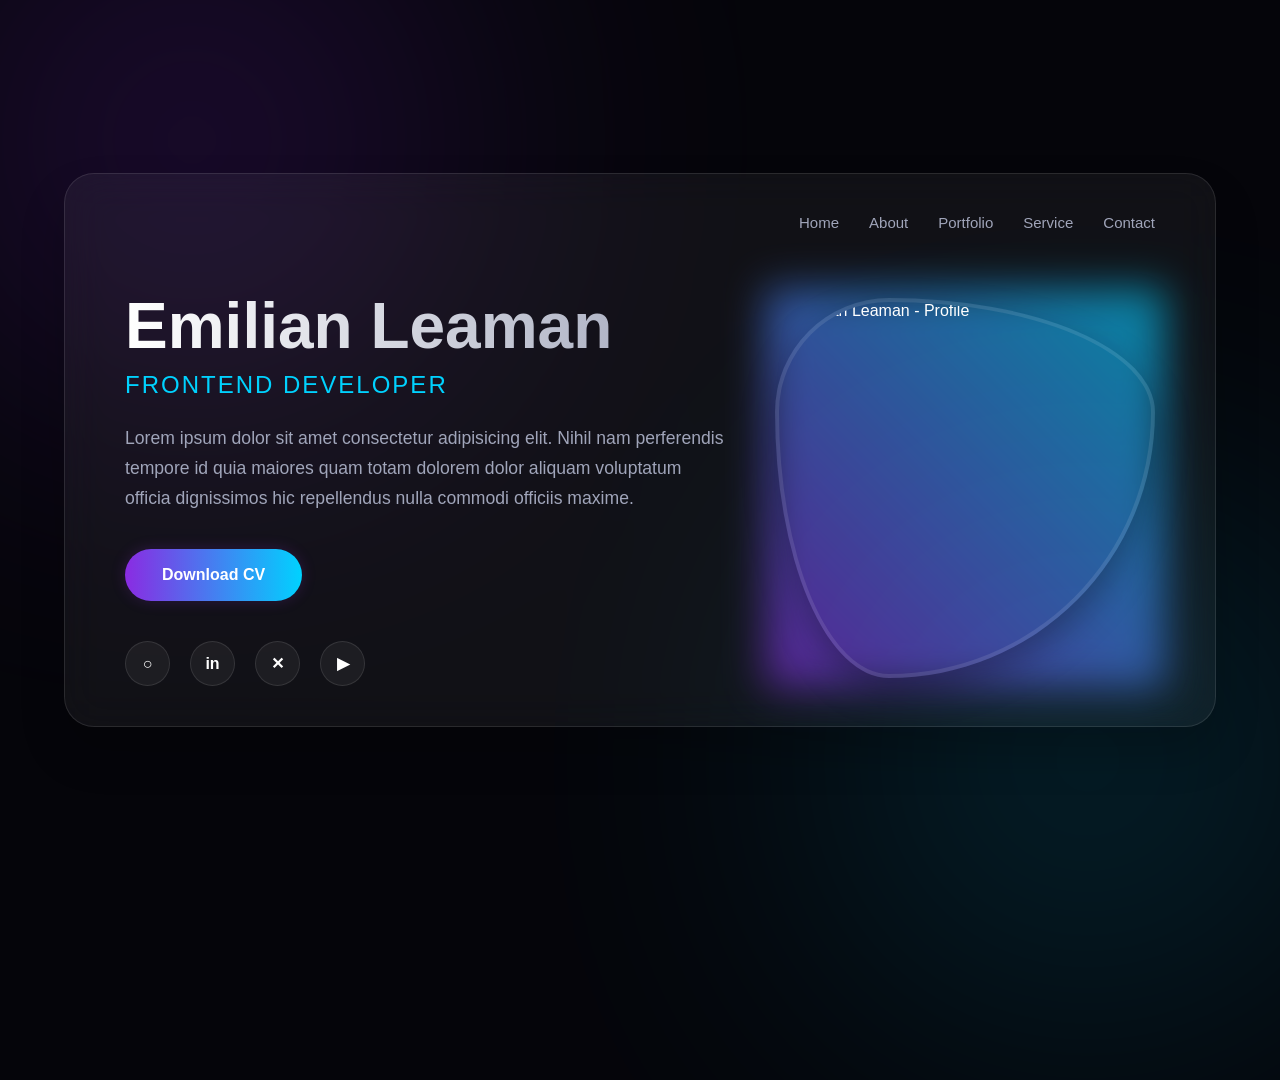
==== index.html @ 876d1ba6 "move" ====
<!DOCTYPE html>
<html lang="en">
<head>
<meta charset="UTF-8">
<meta name="viewport" content="width=device-width, initial-scale=1.0">
<title>Emilian Leaman | Portfolio</title>

<style>
  :root {
    --primary-glow: #8a2be2;
    --secondary-glow: #00d2ff;
    --text-main: #ffffff;
    --text-muted: #a0a5ba;
    --glass-bg: rgba(255, 255, 255, 0.05);
    --glass-border: rgba(255, 255, 255, 0.1);
  }

  * {
    margin: 0;
    padding: 0;
    box-sizing: border-box;
    font-family: 'Segoe UI', Roboto, Helvetica, Arial, sans-serif;
  }

  body {
    background-color: #05050a;
    color: var(--text-main);
    min-height: 100vh;
    display: flex;
    justify-content: center;
    align-items: center;
    overflow-x: hidden;
    position: relative;
  }

  /* Ambient Background Glows */
  body::before, body::after {
    content: '';
    position: absolute;
    width: 50vw;
    height: 50vw;
    border-radius: 50%;
    filter: blur(150px);
    z-index: -1;
    animation: float 10s ease-in-out infinite alternate;
  }

  body::before {
    background: radial-gradient(circle, var(--primary-glow) 0%, transparent 70%);
    top: -20%;
    left: -10%;
    opacity: 0.4;
  }

  body::after {
    background: radial-gradient(circle, var(--secondary-glow) 0%, transparent 70%);
    bottom: -20%;
    right: -10%;
    opacity: 0.3;
    animation-delay: -5s;
  }

  @keyframes float {
    0% { transform: translate(0, 0) scale(1); }
    100% { transform: translate(30px, 50px) scale(1.1); }
  }

  /* Glassmorphism Container */
  .container {
    width: 90%;
    max-width: 1200px;
    background: var(--glass-bg);
    backdrop-filter: blur(20px);
    -webkit-backdrop-filter: blur(20px);
    border: 1px solid var(--glass-border);
    border-radius: 30px;
    padding: 40px 60px;
    box-shadow: 0 25px 45px rgba(0,0,0,0.2);
    position: relative;
  }

  /* Navigation */
  .nav {
    display: flex;
    justify-content: flex-end;
    gap: 30px;
    margin-bottom: 60px;
  }

  .nav a {
    color: var(--text-muted);
    text-decoration: none;
    font-size: 15px;
    font-weight: 500;
    transition: all 0.3s ease;
    position: relative;
  }

  .nav a::after {
    content: '';
    position: absolute;
    width: 0;
    height: 2px;
    bottom: -5px;
    left: 0;
    background: linear-gradient(90deg, var(--secondary-glow), var(--primary-glow));
    transition: width 0.3s ease;
  }

  .nav a:hover {
    color: var(--text-main);
  }

  .nav a:hover::after {
    width: 100%;
  }

  /* Hero Section Layout */
  .hero {
    display: flex;
    justify-content: space-between;
    align-items: center;
    gap: 50px;
  }

  .content {
    flex: 1;
    max-width: 600px;
  }

  /* Typography */
  h1 {
    font-size: 4rem;
    line-height: 1.1;
    margin-bottom: 10px;
    background: linear-gradient(to right, #fff, #a0a5ba);
    -webkit-background-clip: text;
    -webkit-text-fill-color: transparent;
  }

  h2 {
    font-size: 1.5rem;
    font-weight: 400;
    color: var(--secondary-glow);
    margin-bottom: 25px;
    letter-spacing: 2px;
    text-transform: uppercase;
  }

  p {
    font-size: 1.1rem;
    line-height: 1.7;
    color: var(--text-muted);
    margin-bottom: 35px;
  }

  /* Button styling */
  .btn {
    display: inline-block;
    padding: 15px 35px;
    background: transparent;
    color: var(--text-main);
    border-radius: 50px;
    text-decoration: none;
    font-size: 16px;
    font-weight: 600;
    border: 2px solid transparent;
    background-image: linear-gradient(rgba(255, 255, 255, 0), rgba(255, 255, 255, 0)), linear-gradient(90deg, var(--primary-glow), var(--secondary-glow));
    background-origin: border-box;
    background-clip: padding-box, border-box;
    transition: all 0.4s ease;
    box-shadow: 0 0 15px rgba(138, 43, 226, 0.2);
  }

  .btn:hover {
    background-image: linear-gradient(90deg, var(--primary-glow), var(--secondary-glow)), linear-gradient(90deg, var(--primary-glow), var(--secondary-glow));
    box-shadow: 0 0 30px rgba(0, 210, 255, 0.4);
    transform: translateY(-3px);
  }

  /* Social Icons */
  .social {
    display: flex;
    gap: 20px;
    margin-top: 40px;
  }

  .social a {
    display: flex;
    justify-content: center;
    align-items: center;
    width: 45px;
    height: 45px;
    border-radius: 50%;
    background: rgba(255, 255, 255, 0.05);
    color: var(--text-main);
    text-decoration: none;
    font-weight: bold;
    border: 1px solid var(--glass-border);
    transition: all 0.3s ease;
  }

  .social a:hover {
    background: var(--text-main);
    color: #05050a;
    transform: translateY(-5px);
  }

  /* Profile Image container */
  .profile-wrapper {
    position: relative;
    width: 380px;
    height: 380px;
    flex-shrink: 0;
  }

  .profile {
    width: 100%;
    height: 100%;
    border-radius: 30% 70% 70% 30% / 30% 30% 70% 70%; /* Organic morphing shape */
    overflow: hidden;
    position: relative;
    z-index: 2;
    border: 4px solid var(--glass-border);
    animation: morph 8s ease-in-out infinite;
    box-shadow: 0 15px 35px rgba(0,0,0,0.3);
  }

  .profile img {
    width: 100%;
    height: 100%;
    object-fit: cover;
  }

  /* Behind-the-image glowing ring */
  .profile-wrapper::before {
    content: '';
    position: absolute;
    top: -10px; right: -10px; bottom: -10px; left: -10px;
    background: linear-gradient(45deg, var(--primary-glow), var(--secondary-glow));
    border-radius: inherit;
    z-index: 1;
    filter: blur(20px);
    opacity: 0.6;
    animation: spin 10s linear infinite;
  }

  @keyframes morph {
    0% { border-radius: 30% 70% 70% 30% / 30% 30% 70% 70%; }
    25% { border-radius: 58% 42% 75% 25% / 76% 46% 54% 24%; }
    50% { border-radius: 50% 50% 33% 67% / 55% 27% 73% 45%; }
    75% { border-radius: 33% 67% 58% 42% / 63% 68% 32% 37%; }
    100% { border-radius: 30% 70% 70% 30% / 30% 30% 70% 70%; }
  }

  @keyframes spin {
    100% { transform: rotate(360deg); }
  }

  /* Responsive Design */
  @media (max-width: 968px) {
    .hero {
      flex-direction: column-reverse;
      text-align: center;
      gap: 60px;
    }
    
    .nav {
      justify-content: center;
      flex-wrap: wrap;
    }
    
    .social {
      justify-content: center;
    }

    h1 { font-size: 3rem; }
    
    .profile-wrapper {
      width: 300px;
      height: 300px;
    }
  }
</style>
</head>
<body>

  <div class="container">
    <nav class="nav">
      <a href="index.html">Home</a>
      <a href="about.html">About</a>
      <a href="portfolio.html">Portfolio</a>
      <a href="services.html">Service</a>
      <a href="contact.html">Contact</a>
    </nav>

    <section class="hero">
      <div class="content">
        <h1>Emilian Leaman</h1>
        <h2>Frontend Developer</h2>

        <p>
          Lorem ipsum dolor sit amet consectetur adipisicing elit. Nihil nam perferendis tempore id
          quia maiores quam totam dolorem dolor aliquam voluptatum officia dignissimos hic repellendus
          nulla commodi officiis maxime.
        </p>

        <a class="btn" href="#">Download CV</a>

        <div class="social">
          <a href="#" title="Dribbble">○</a>
          <a href="#" title="LinkedIn">in</a>
          <a href="#" title="Twitter/X">✕</a>
          <a href="#" title="YouTube">▶</a>
        </div>
      </div>

      <div class="profile-wrapper">
        <div class="profile">
          <img src="image1.jpg" alt="Emilian Leaman - Profile">
        </div>
      </div>
    </section>
  </div>

</body>
</html>
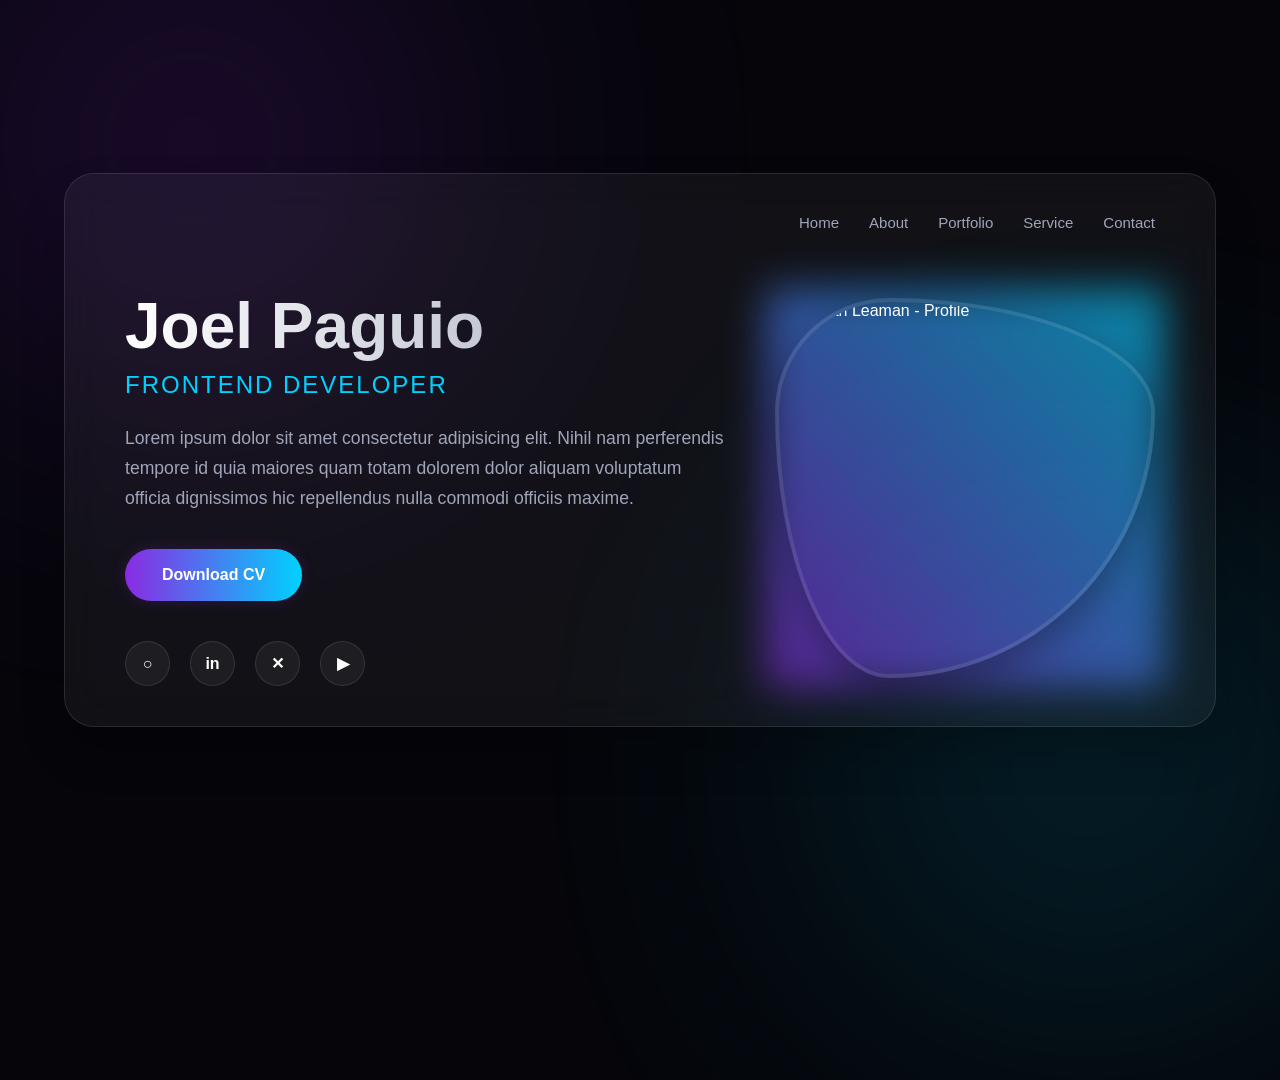
==== commit 67aff9fa: "asdasd" ====
--- a/index.html
+++ b/index.html
@@ -3,7 +3,7 @@
 <head>
 <meta charset="UTF-8">
 <meta name="viewport" content="width=device-width, initial-scale=1.0">
-<title>Emilian Leaman | Portfolio</title>
+<title>Joel Paguio | Portfolio</title>
 
 <style>
   :root {
@@ -296,7 +296,7 @@
 
     <section class="hero">
       <div class="content">
-        <h1>Emilian Leaman</h1>
+        <h1>Joel Paguio</h1>
         <h2>Frontend Developer</h2>
 
         <p>
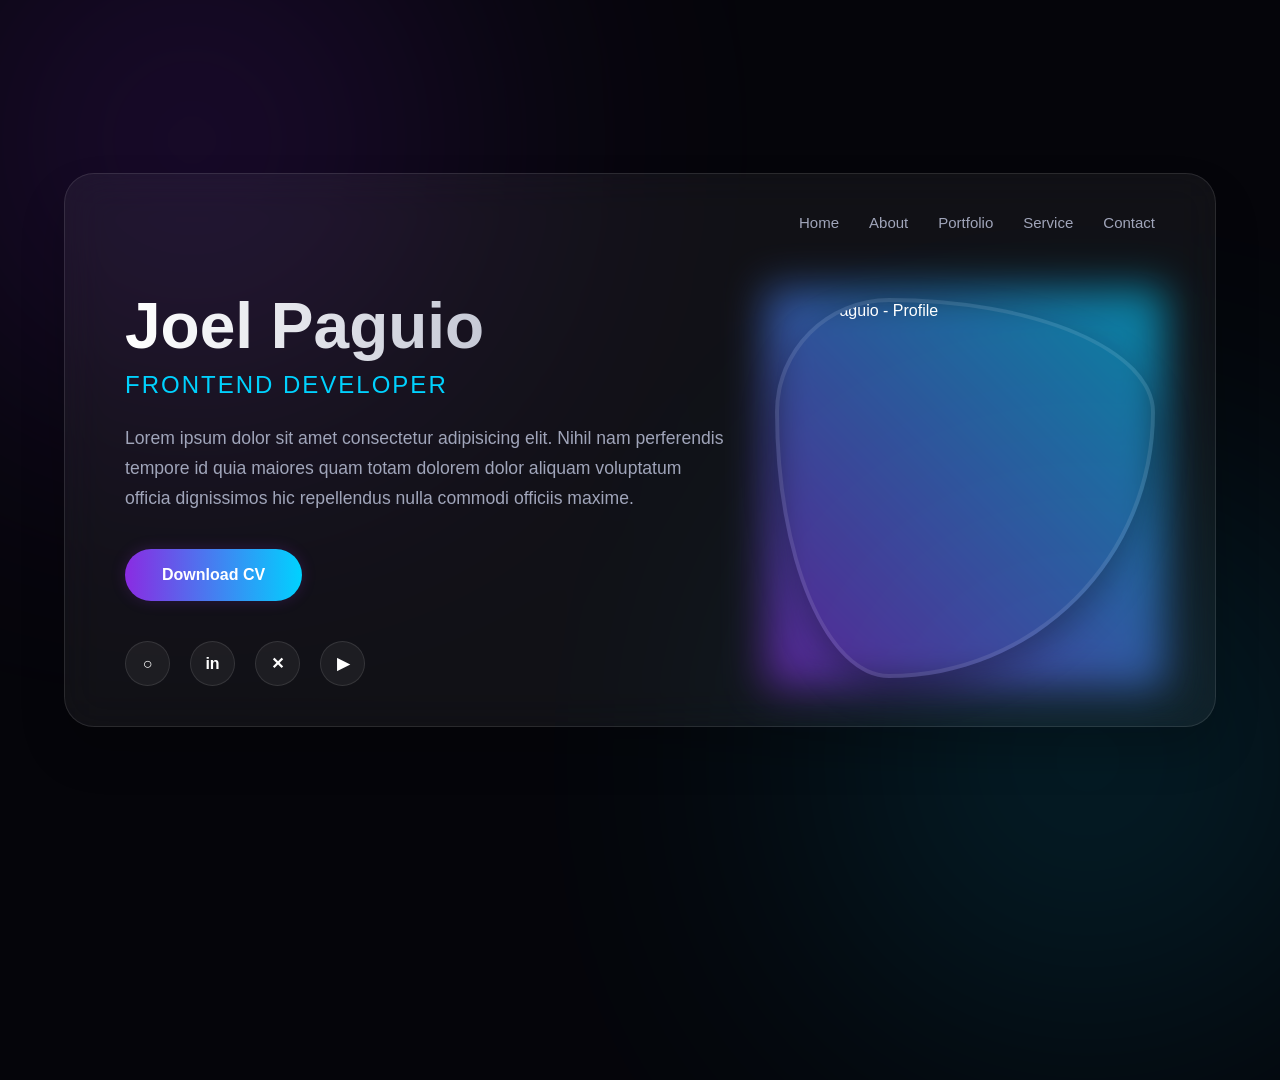
==== commit bf551447: "weqeqw" ====
--- a/index.html
+++ b/index.html
@@ -317,11 +317,11 @@
 
       <div class="profile-wrapper">
         <div class="profile">
-          <img src="image1.jpg" alt="Emilian Leaman - Profile">
+          <img src="image1.jpg" alt="Joel Paguio - Profile">
         </div>
       </div>
     </section>
   </div>
 
 </body>
-</html>+</html>
